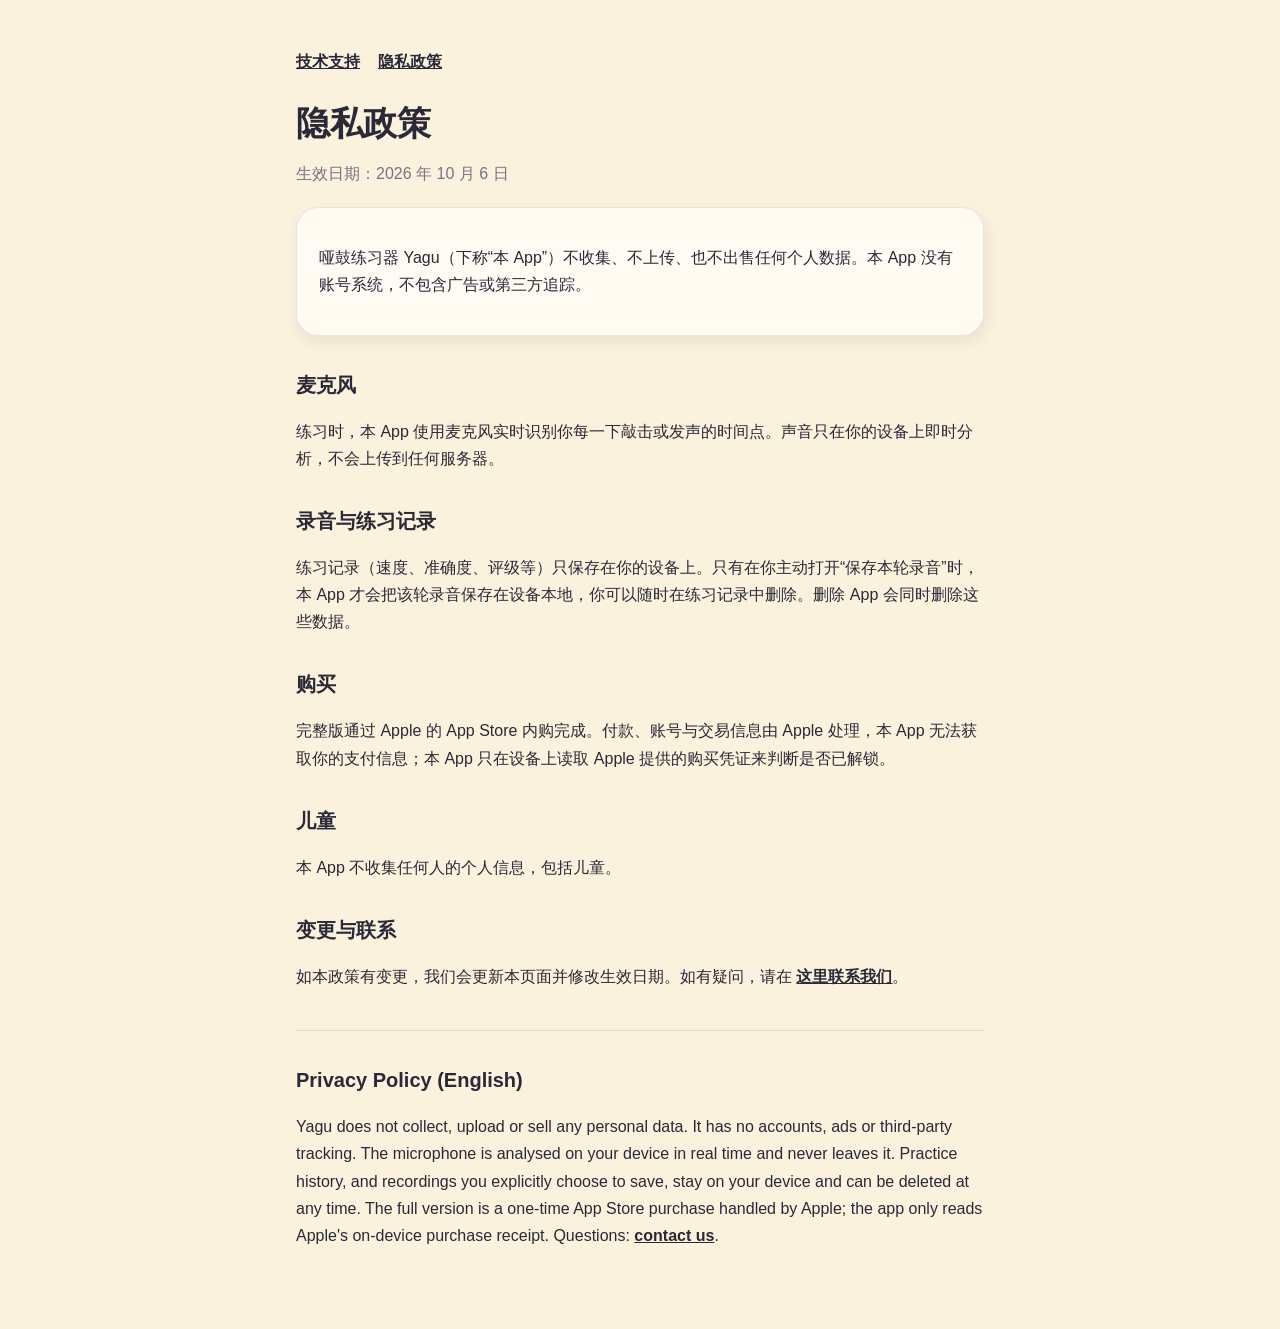
==== privacy.html @ b95aa998 "Add Yagu support and privacy pages Co-Authored-By: Claude Opus 5.5 <noreply@anthropic.com>" ====
<!doctype html>
<html lang="zh-Hans">
<head>
<meta charset="utf-8">
<meta name="viewport" content="width=device-width, initial-scale=1">
<title>哑鼓练习器 Yagu · 隐私政策</title>
<link rel="stylesheet" href="style.css">
</head>
<body>
<main>
  <nav><a href="./">技术支持</a><a href="privacy.html">隐私政策</a></nav>
  <h1>隐私政策</h1>
  <p class="muted">生效日期：2026 年 10 月 6 日</p>

  <div class="card">
    <p>哑鼓练习器 Yagu（下称“本 App”）不收集、不上传、也不出售任何个人数据。本 App 没有账号系统，不包含广告或第三方追踪。</p>
  </div>

  <h2>麦克风</h2>
  <p>练习时，本 App 使用麦克风实时识别你每一下敲击或发声的时间点。声音只在你的设备上即时分析，不会上传到任何服务器。</p>

  <h2>录音与练习记录</h2>
  <p>练习记录（速度、准确度、评级等）只保存在你的设备上。只有在你主动打开“保存本轮录音”时，本 App 才会把该轮录音保存在设备本地，你可以随时在练习记录中删除。删除 App 会同时删除这些数据。</p>

  <h2>购买</h2>
  <p>完整版通过 Apple 的 App Store 内购完成。付款、账号与交易信息由 Apple 处理，本 App 无法获取你的支付信息；本 App 只在设备上读取 Apple 提供的购买凭证来判断是否已解锁。</p>

  <h2>儿童</h2>
  <p>本 App 不收集任何人的个人信息，包括儿童。</p>

  <h2>变更与联系</h2>
  <p>如本政策有变更，我们会更新本页面并修改生效日期。如有疑问，请在
    <a href="https://github.com/wdhzw/yagu-app-site/issues">这里联系我们</a>。</p>

  <hr style="border:none;border-top:1px solid rgba(43,40,56,.12);margin:40px 0 24px">
  <h2>Privacy Policy (English)</h2>
  <p>Yagu does not collect, upload or sell any personal data. It has no accounts, ads or third-party tracking. The microphone is analysed on your device in real time and never leaves it. Practice history, and recordings you explicitly choose to save, stay on your device and can be deleted at any time. The full version is a one-time App Store purchase handled by Apple; the app only reads Apple's on-device purchase receipt. Questions: <a href="https://github.com/wdhzw/yagu-app-site/issues">contact us</a>.</p>
</main>
</body>
</html>
---- style.css ----
:root { --paper:#FAF2DD; --sheet:#FFFBF2; --ink:#2B2838; --muted:#7A7286; }
* { box-sizing: border-box; }
body { margin:0; background:var(--paper); color:var(--ink);
  font:16px/1.7 -apple-system, "PingFang SC", "Helvetica Neue", sans-serif; }
main { max-width:720px; margin:0 auto; padding:48px 16px 64px; }
h1 { font-size:34px; line-height:1.2; margin:0 0 6px; letter-spacing:-.01em; }
h2 { font-size:20px; margin:32px 0 8px; }
p, li { color:var(--ink); }
.muted { color:var(--muted); }
.card { background:var(--sheet); border:1px solid rgba(43,40,56,.1); border-radius:22px;
  padding:20px 22px; margin:20px 0; box-shadow:2px 6px 14px rgba(36,26,32,.08); }
a { color:var(--ink); font-weight:600; }
nav { display:flex; gap:18px; margin-bottom:28px; font-weight:600; }
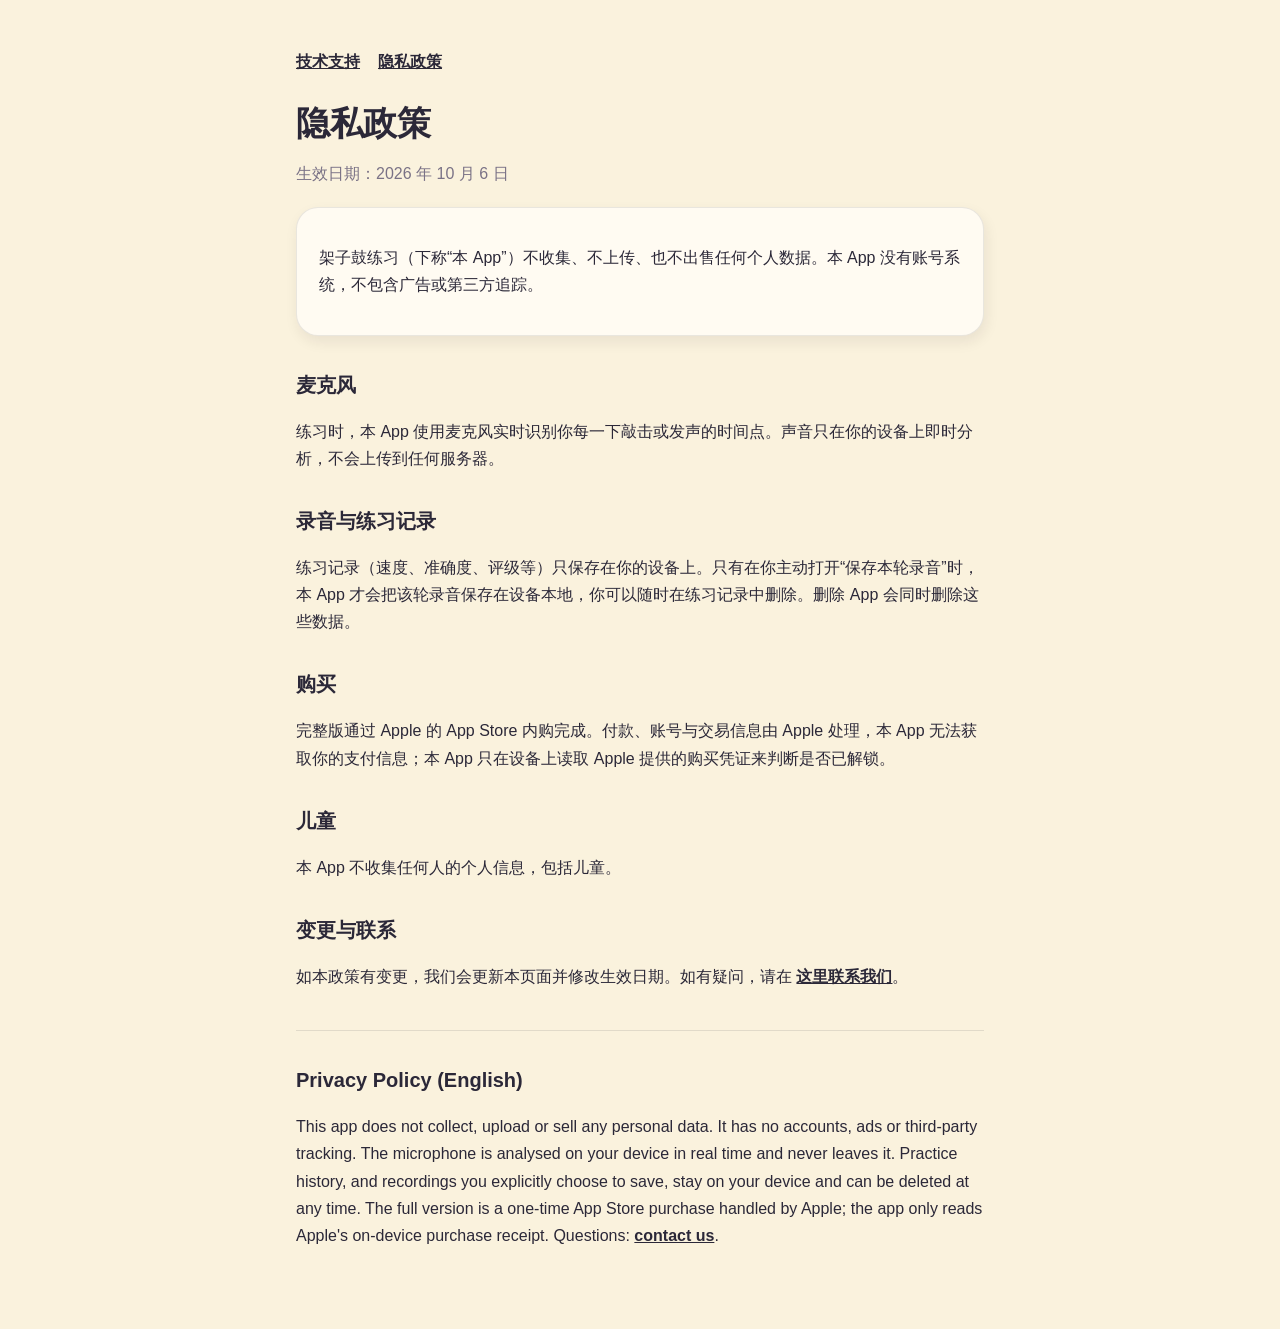
==== commit ae8fa25c: "Rename the app to 架子鼓练习 Co-Authored-By: Claude Opus 5.5 <noreply@anthropic.com>" ====
--- a/privacy.html
+++ b/privacy.html
@@ -3,7 +3,7 @@
 <head>
 <meta charset="utf-8">
 <meta name="viewport" content="width=device-width, initial-scale=1">
-<title>哑鼓练习器 Yagu · 隐私政策</title>
+<title>架子鼓练习 · 隐私政策</title>
 <link rel="stylesheet" href="style.css">
 </head>
 <body>
@@ -13,7 +13,7 @@
   <p class="muted">生效日期：2026 年 10 月 6 日</p>
 
   <div class="card">
-    <p>哑鼓练习器 Yagu（下称“本 App”）不收集、不上传、也不出售任何个人数据。本 App 没有账号系统，不包含广告或第三方追踪。</p>
+    <p>架子鼓练习（下称“本 App”）不收集、不上传、也不出售任何个人数据。本 App 没有账号系统，不包含广告或第三方追踪。</p>
   </div>
 
   <h2>麦克风</h2>
@@ -34,7 +34,7 @@
 
   <hr style="border:none;border-top:1px solid rgba(43,40,56,.12);margin:40px 0 24px">
   <h2>Privacy Policy (English)</h2>
-  <p>Yagu does not collect, upload or sell any personal data. It has no accounts, ads or third-party tracking. The microphone is analysed on your device in real time and never leaves it. Practice history, and recordings you explicitly choose to save, stay on your device and can be deleted at any time. The full version is a one-time App Store purchase handled by Apple; the app only reads Apple's on-device purchase receipt. Questions: <a href="https://github.com/wdhzw/yagu-app-site/issues">contact us</a>.</p>
+  <p>This app does not collect, upload or sell any personal data. It has no accounts, ads or third-party tracking. The microphone is analysed on your device in real time and never leaves it. Practice history, and recordings you explicitly choose to save, stay on your device and can be deleted at any time. The full version is a one-time App Store purchase handled by Apple; the app only reads Apple's on-device purchase receipt. Questions: <a href="https://github.com/wdhzw/yagu-app-site/issues">contact us</a>.</p>
 </main>
 </body>
 </html>
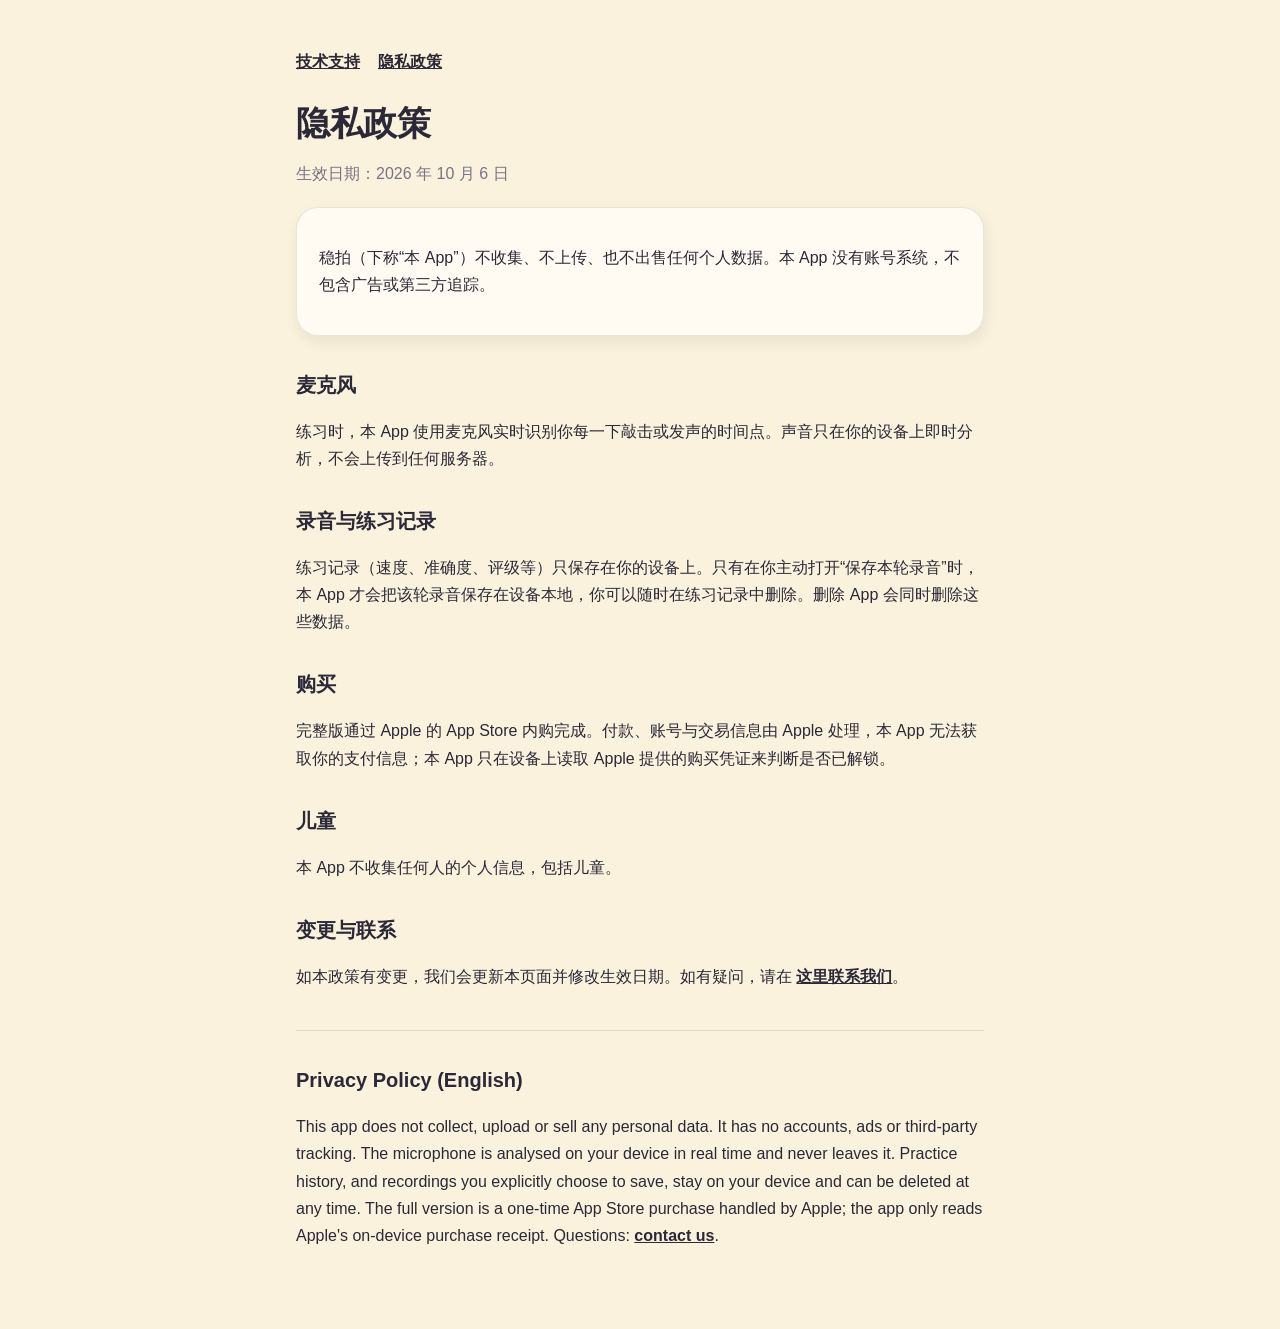
==== commit 26878c14: "Rename the app to 稳拍" ====
--- a/privacy.html
+++ b/privacy.html
@@ -3,7 +3,7 @@
 <head>
 <meta charset="utf-8">
 <meta name="viewport" content="width=device-width, initial-scale=1">
-<title>架子鼓练习 · 隐私政策</title>
+<title>稳拍 · 隐私政策</title>
 <link rel="stylesheet" href="style.css">
 </head>
 <body>
@@ -13,7 +13,7 @@
   <p class="muted">生效日期：2026 年 10 月 6 日</p>
 
   <div class="card">
-    <p>架子鼓练习（下称“本 App”）不收集、不上传、也不出售任何个人数据。本 App 没有账号系统，不包含广告或第三方追踪。</p>
+    <p>稳拍（下称“本 App”）不收集、不上传、也不出售任何个人数据。本 App 没有账号系统，不包含广告或第三方追踪。</p>
   </div>
 
   <h2>麦克风</h2>
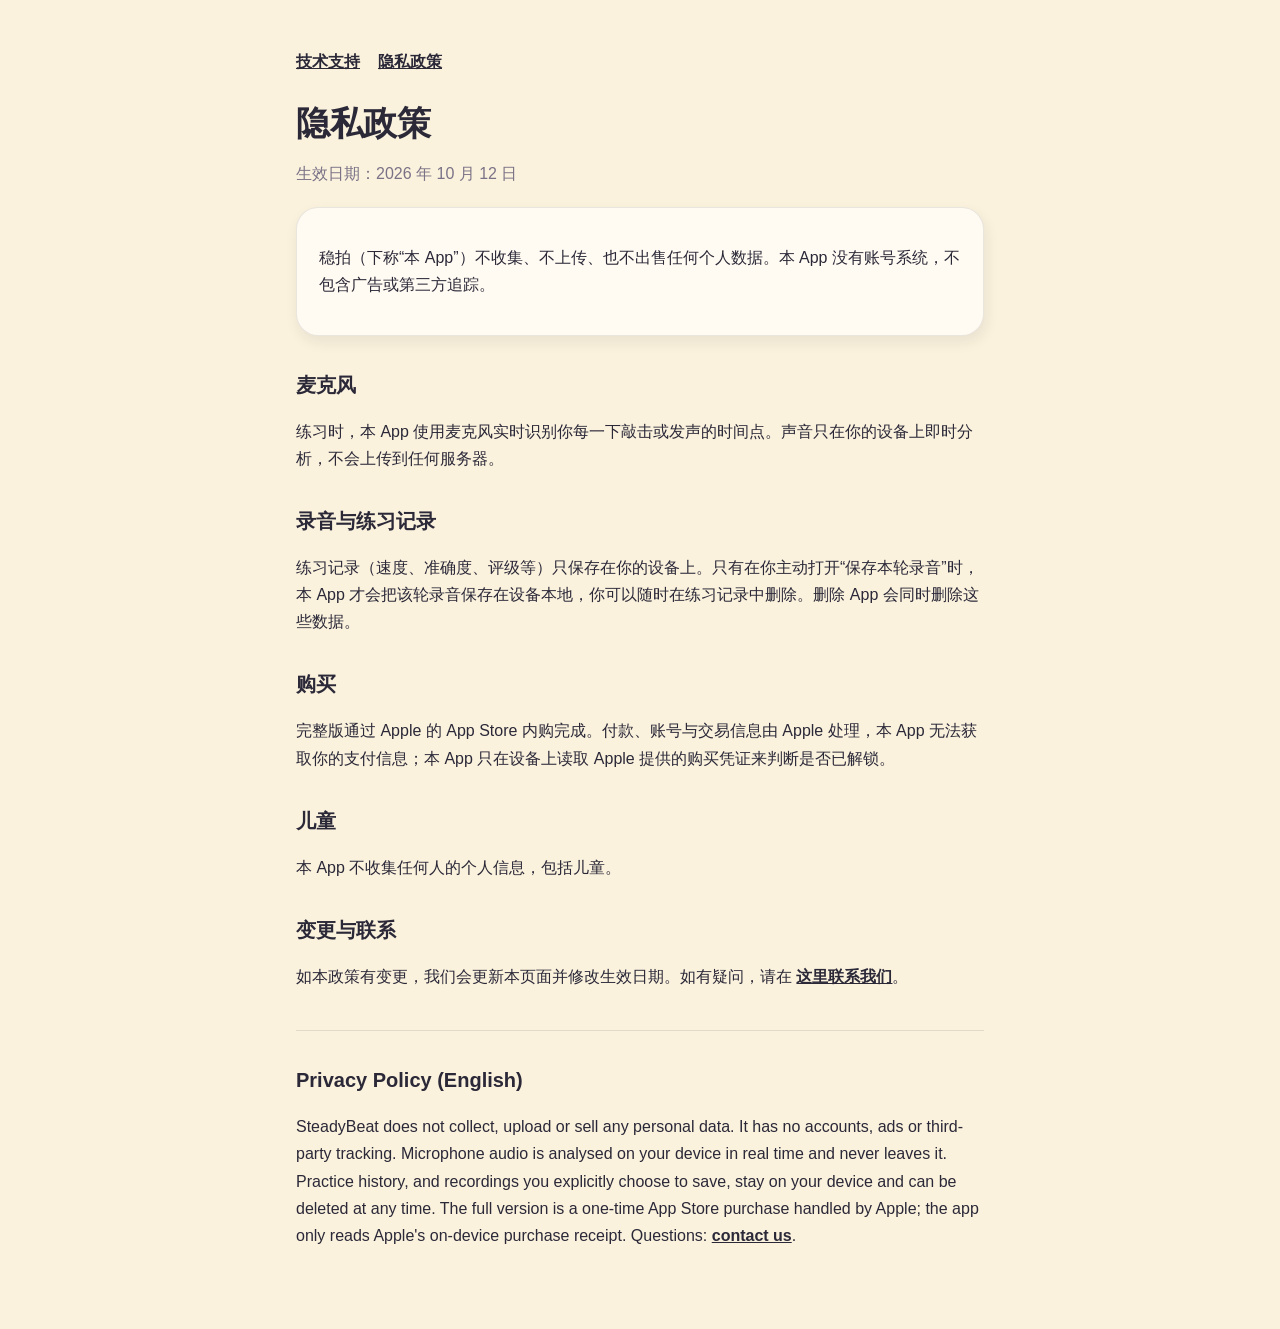
==== commit a72a64f5: "Rename English support and privacy pages to SteadyBeat" ====
--- a/privacy.html
+++ b/privacy.html
@@ -10,7 +10,7 @@
 <main>
   <nav><a href="./">技术支持</a><a href="privacy.html">隐私政策</a></nav>
   <h1>隐私政策</h1>
-  <p class="muted">生效日期：2026 年 10 月 6 日</p>
+  <p class="muted">生效日期：2026 年 10 月 12 日</p>
 
   <div class="card">
     <p>稳拍（下称“本 App”）不收集、不上传、也不出售任何个人数据。本 App 没有账号系统，不包含广告或第三方追踪。</p>
@@ -34,7 +34,7 @@
 
   <hr style="border:none;border-top:1px solid rgba(43,40,56,.12);margin:40px 0 24px">
   <h2>Privacy Policy (English)</h2>
-  <p>This app does not collect, upload or sell any personal data. It has no accounts, ads or third-party tracking. The microphone is analysed on your device in real time and never leaves it. Practice history, and recordings you explicitly choose to save, stay on your device and can be deleted at any time. The full version is a one-time App Store purchase handled by Apple; the app only reads Apple's on-device purchase receipt. Questions: <a href="https://github.com/wdhzw/yagu-app-site/issues">contact us</a>.</p>
+  <p>SteadyBeat does not collect, upload or sell any personal data. It has no accounts, ads or third-party tracking. Microphone audio is analysed on your device in real time and never leaves it. Practice history, and recordings you explicitly choose to save, stay on your device and can be deleted at any time. The full version is a one-time App Store purchase handled by Apple; the app only reads Apple's on-device purchase receipt. Questions: <a href="https://github.com/wdhzw/yagu-app-site/issues">contact us</a>.</p>
 </main>
 </body>
 </html>
